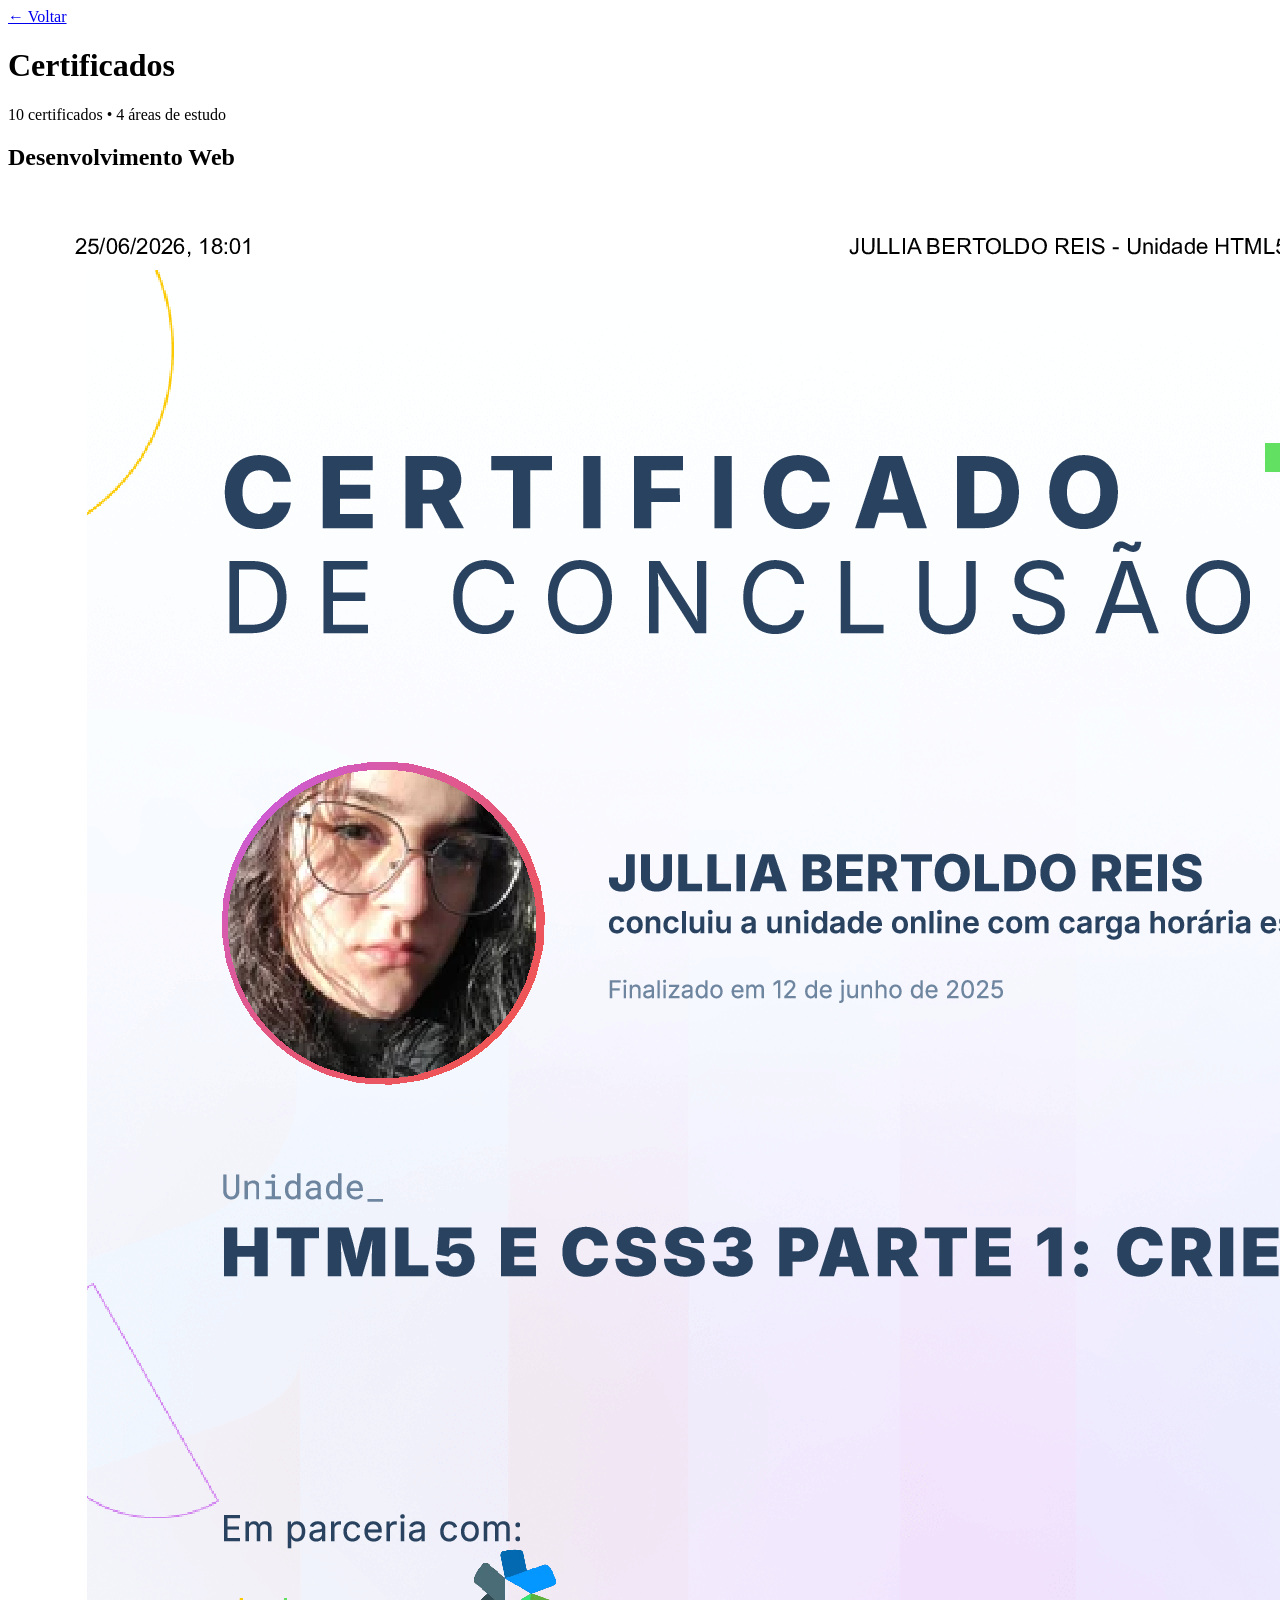
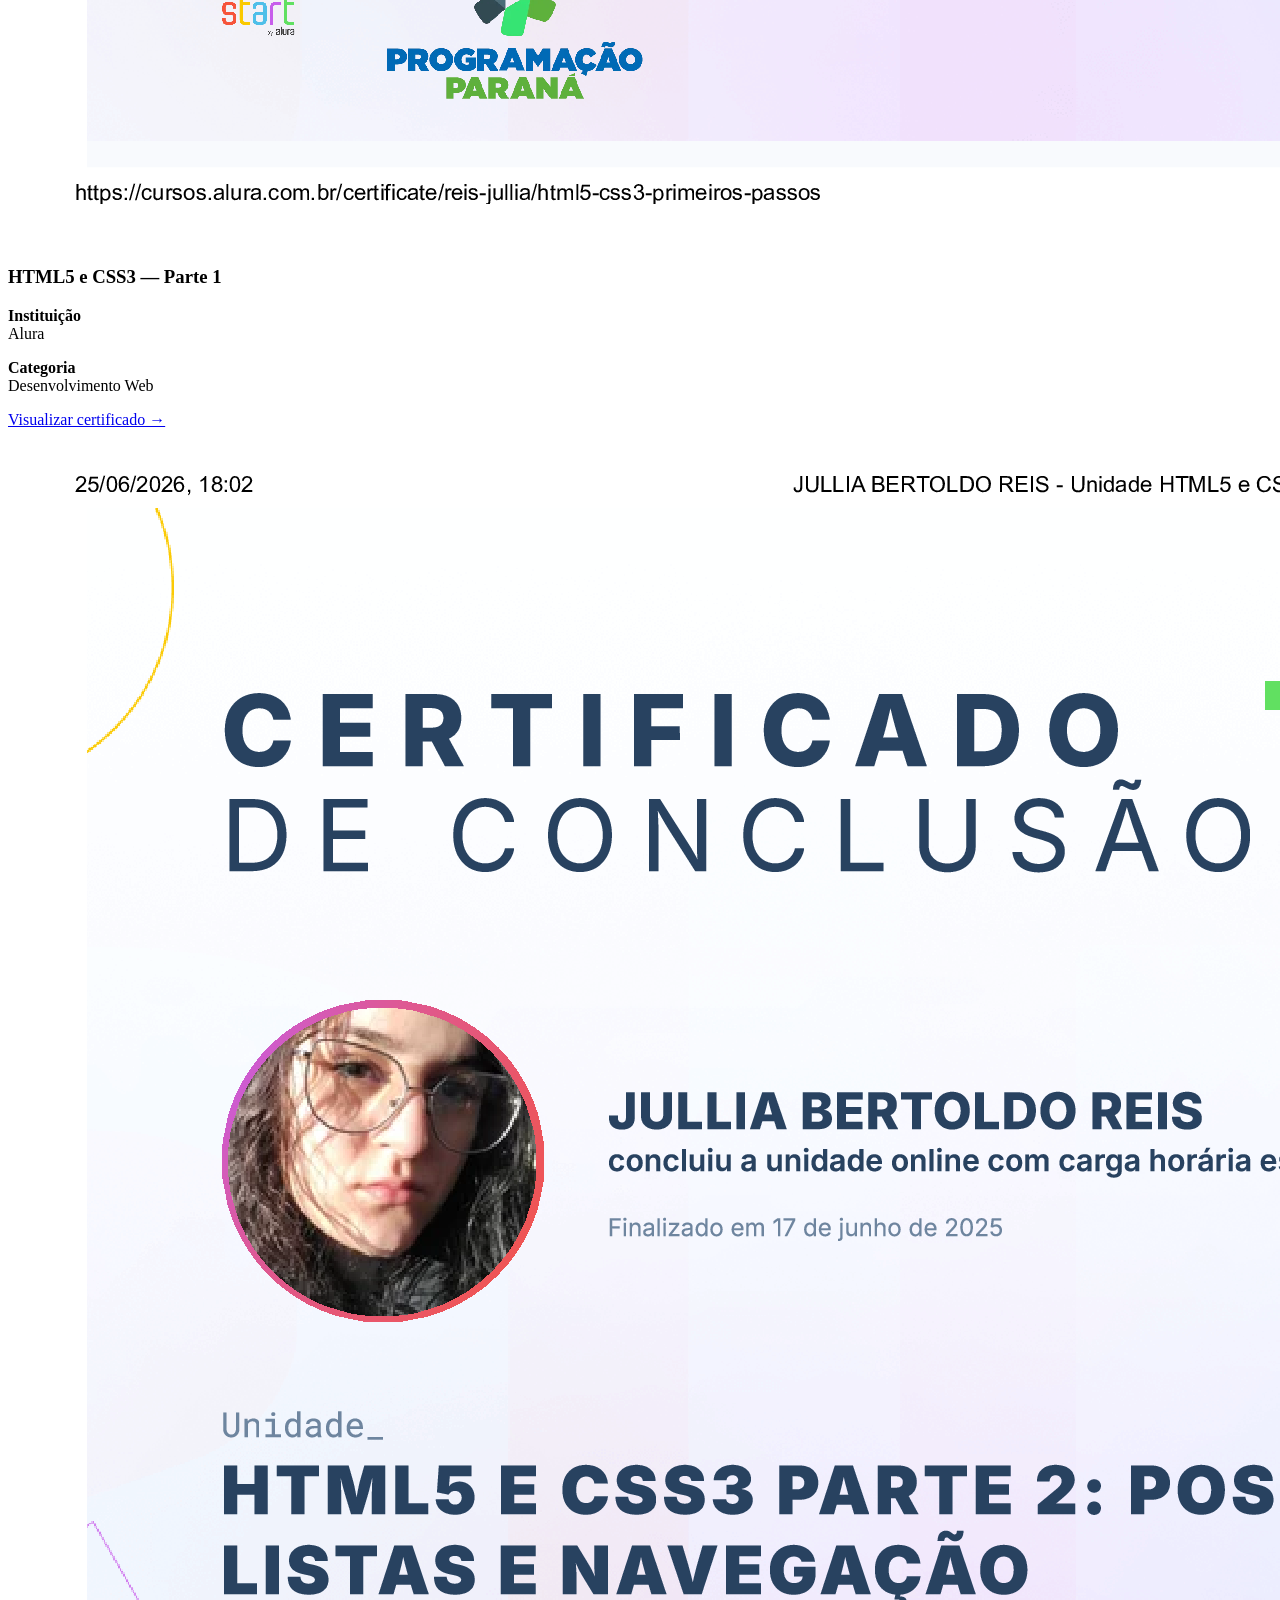
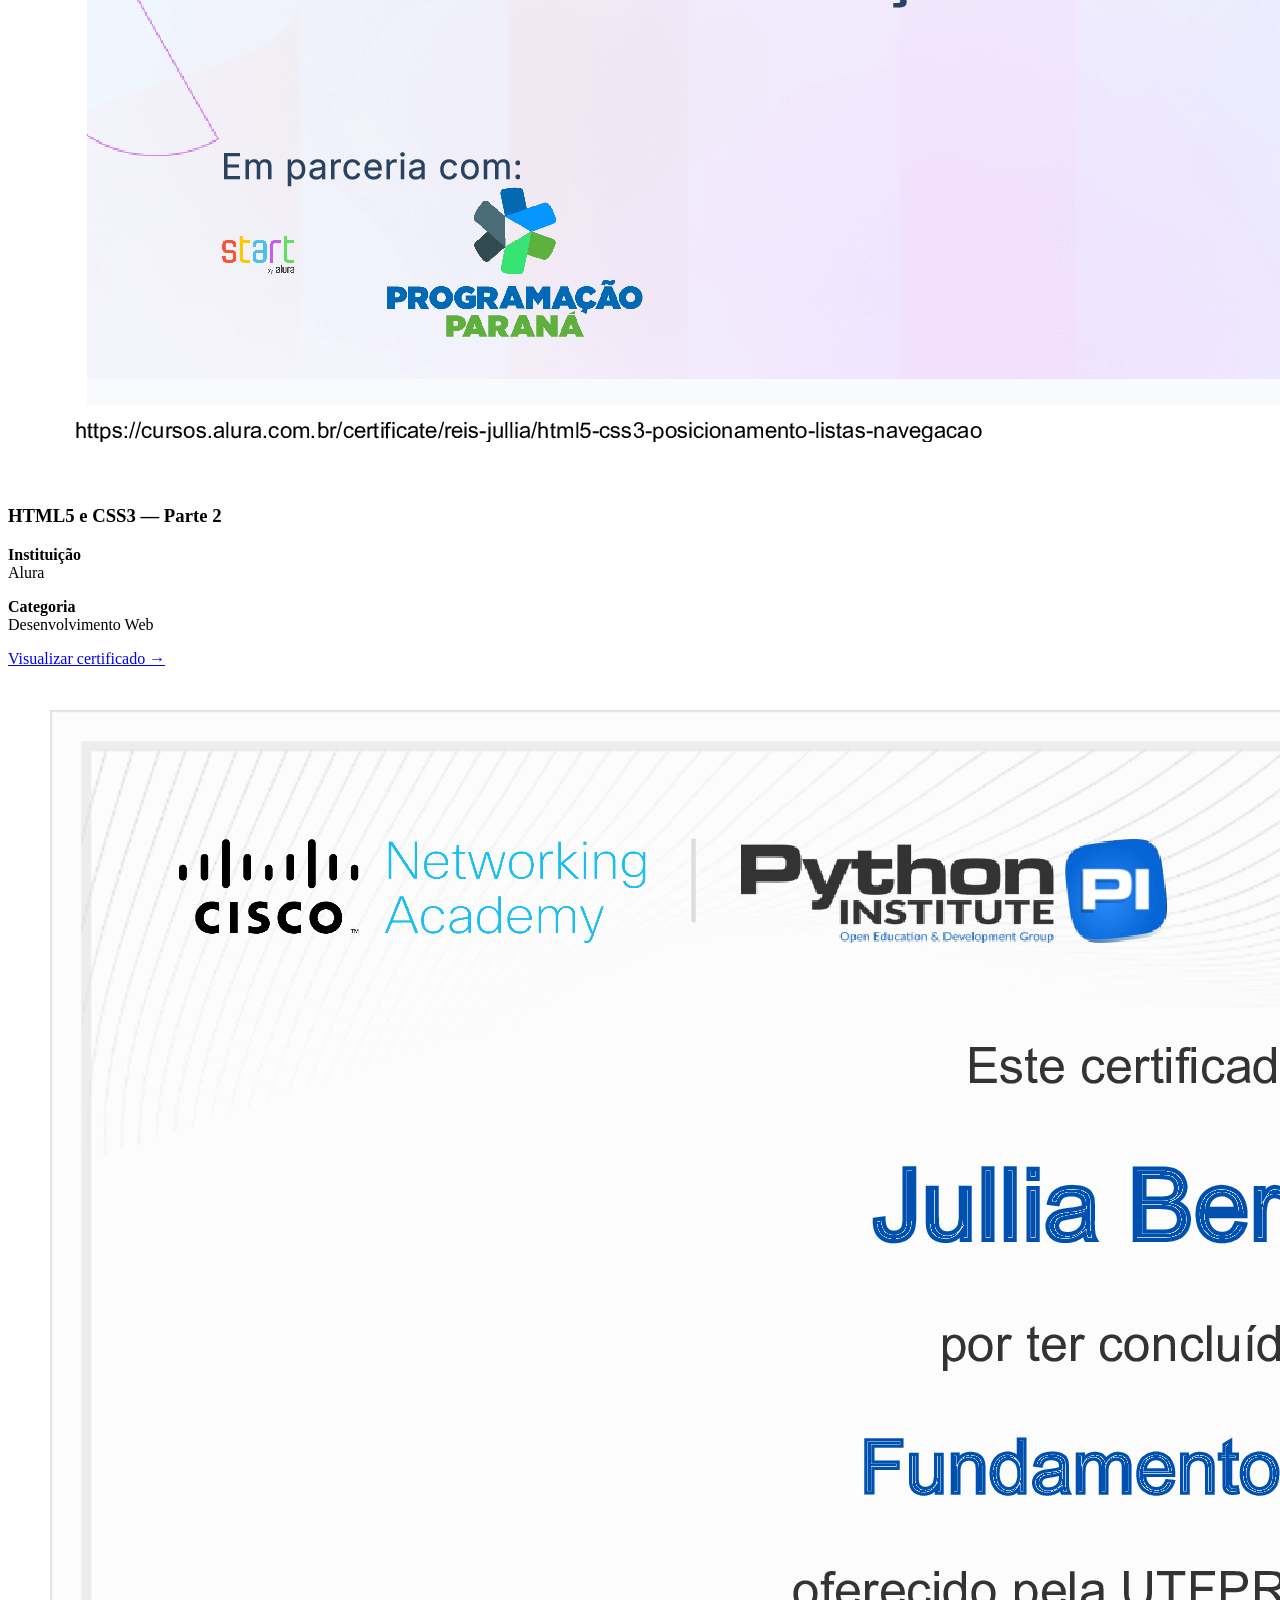
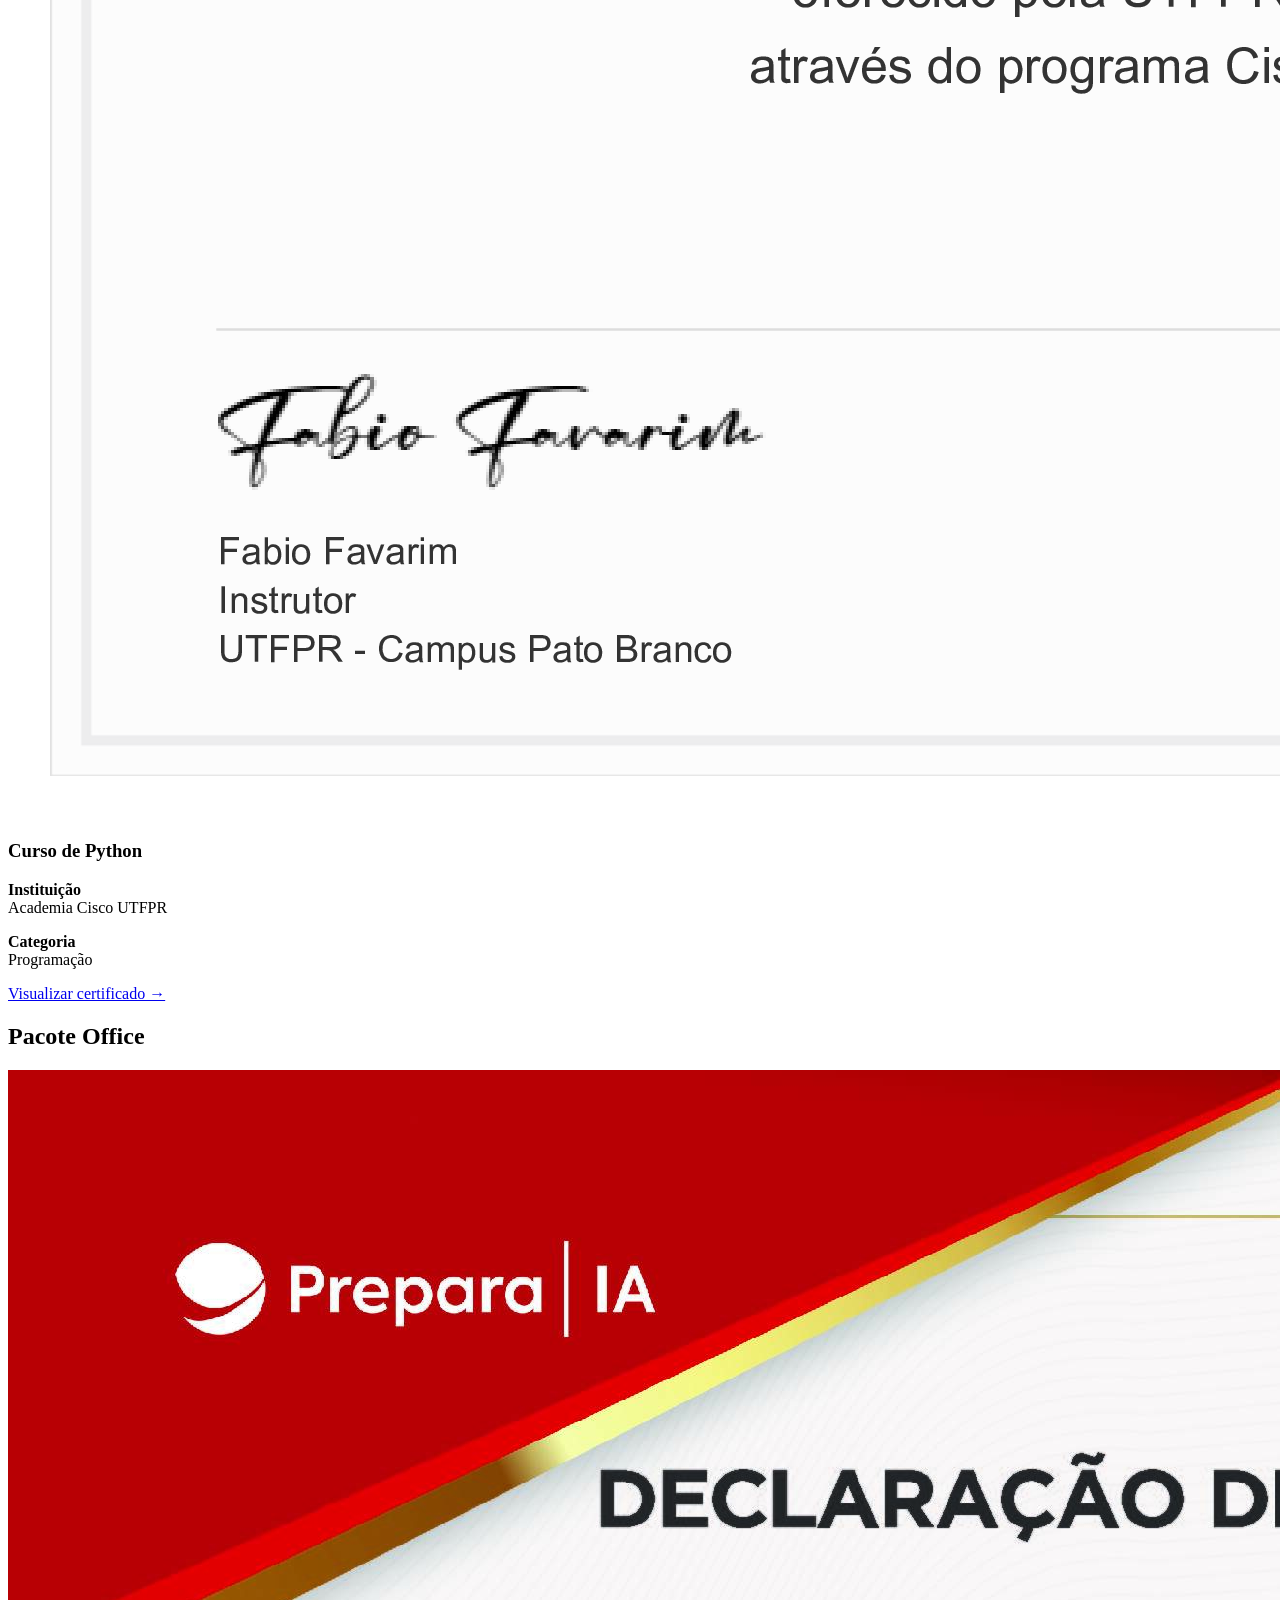
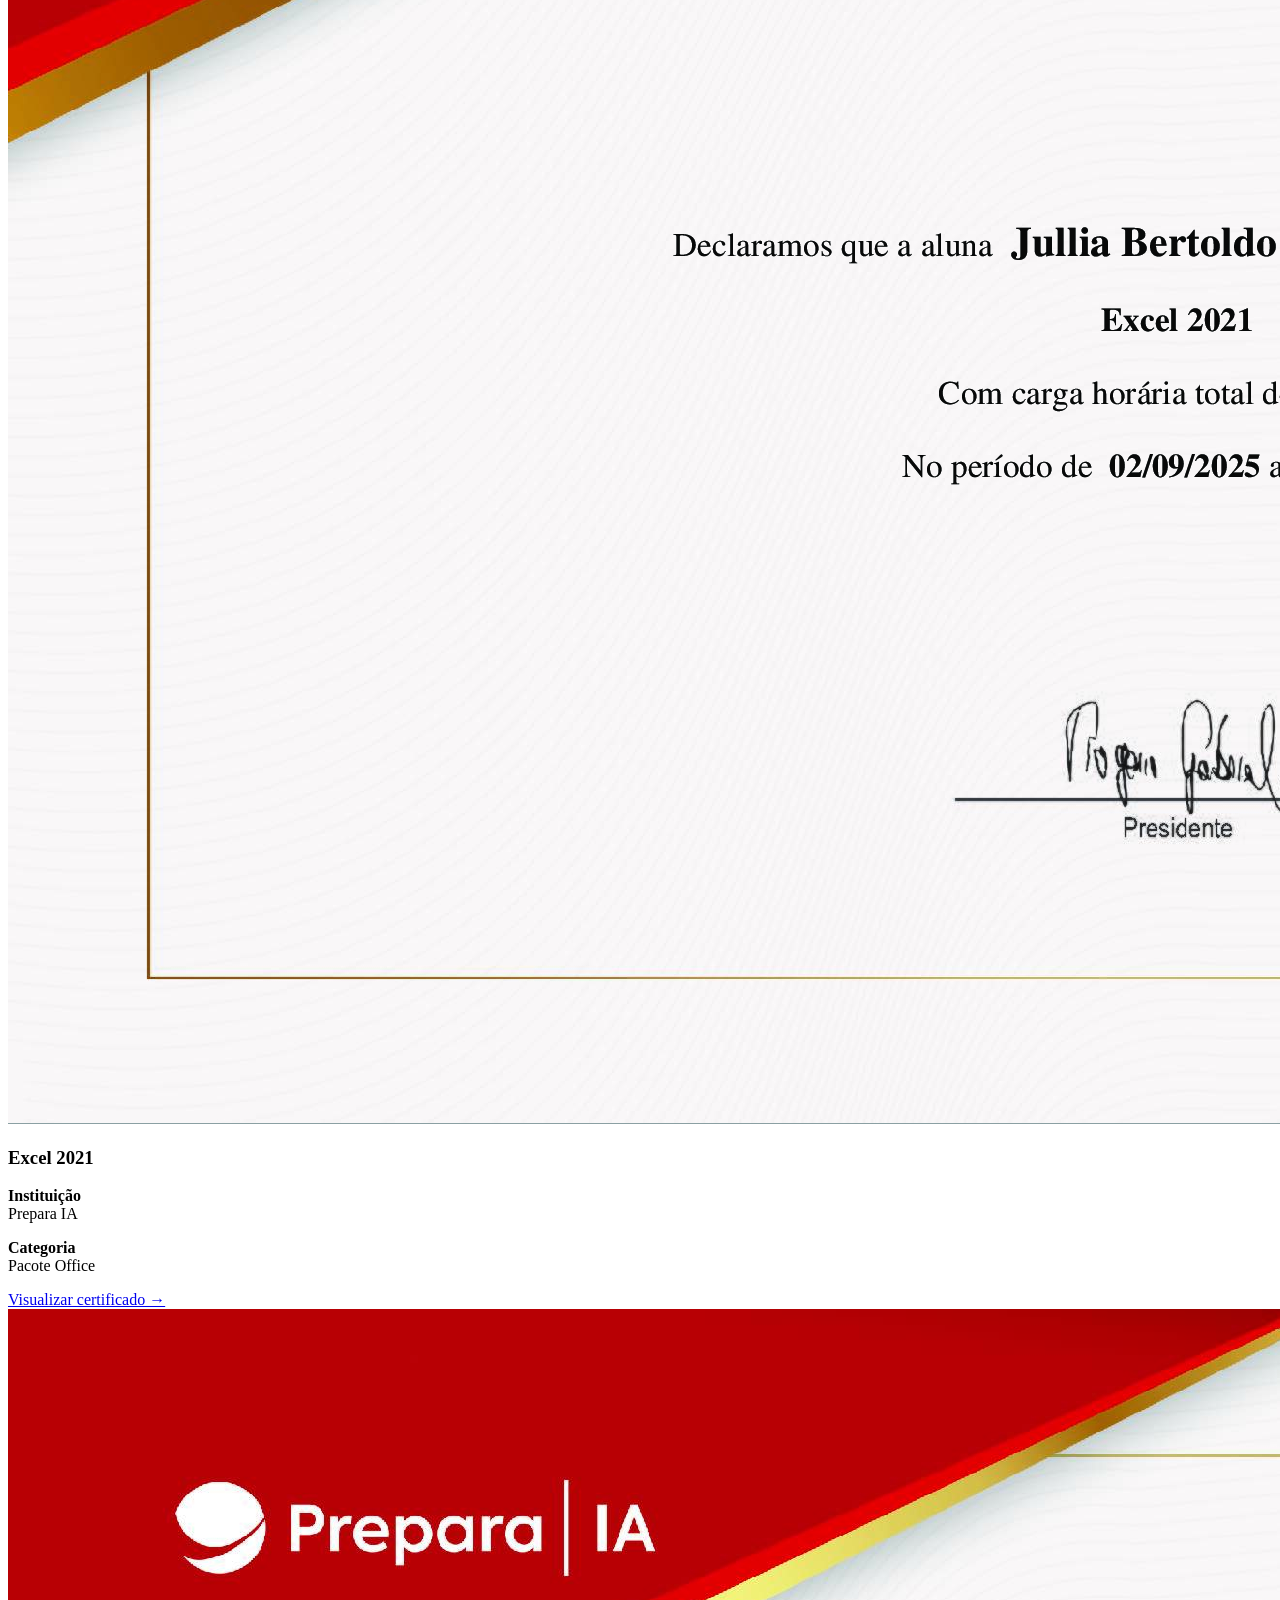
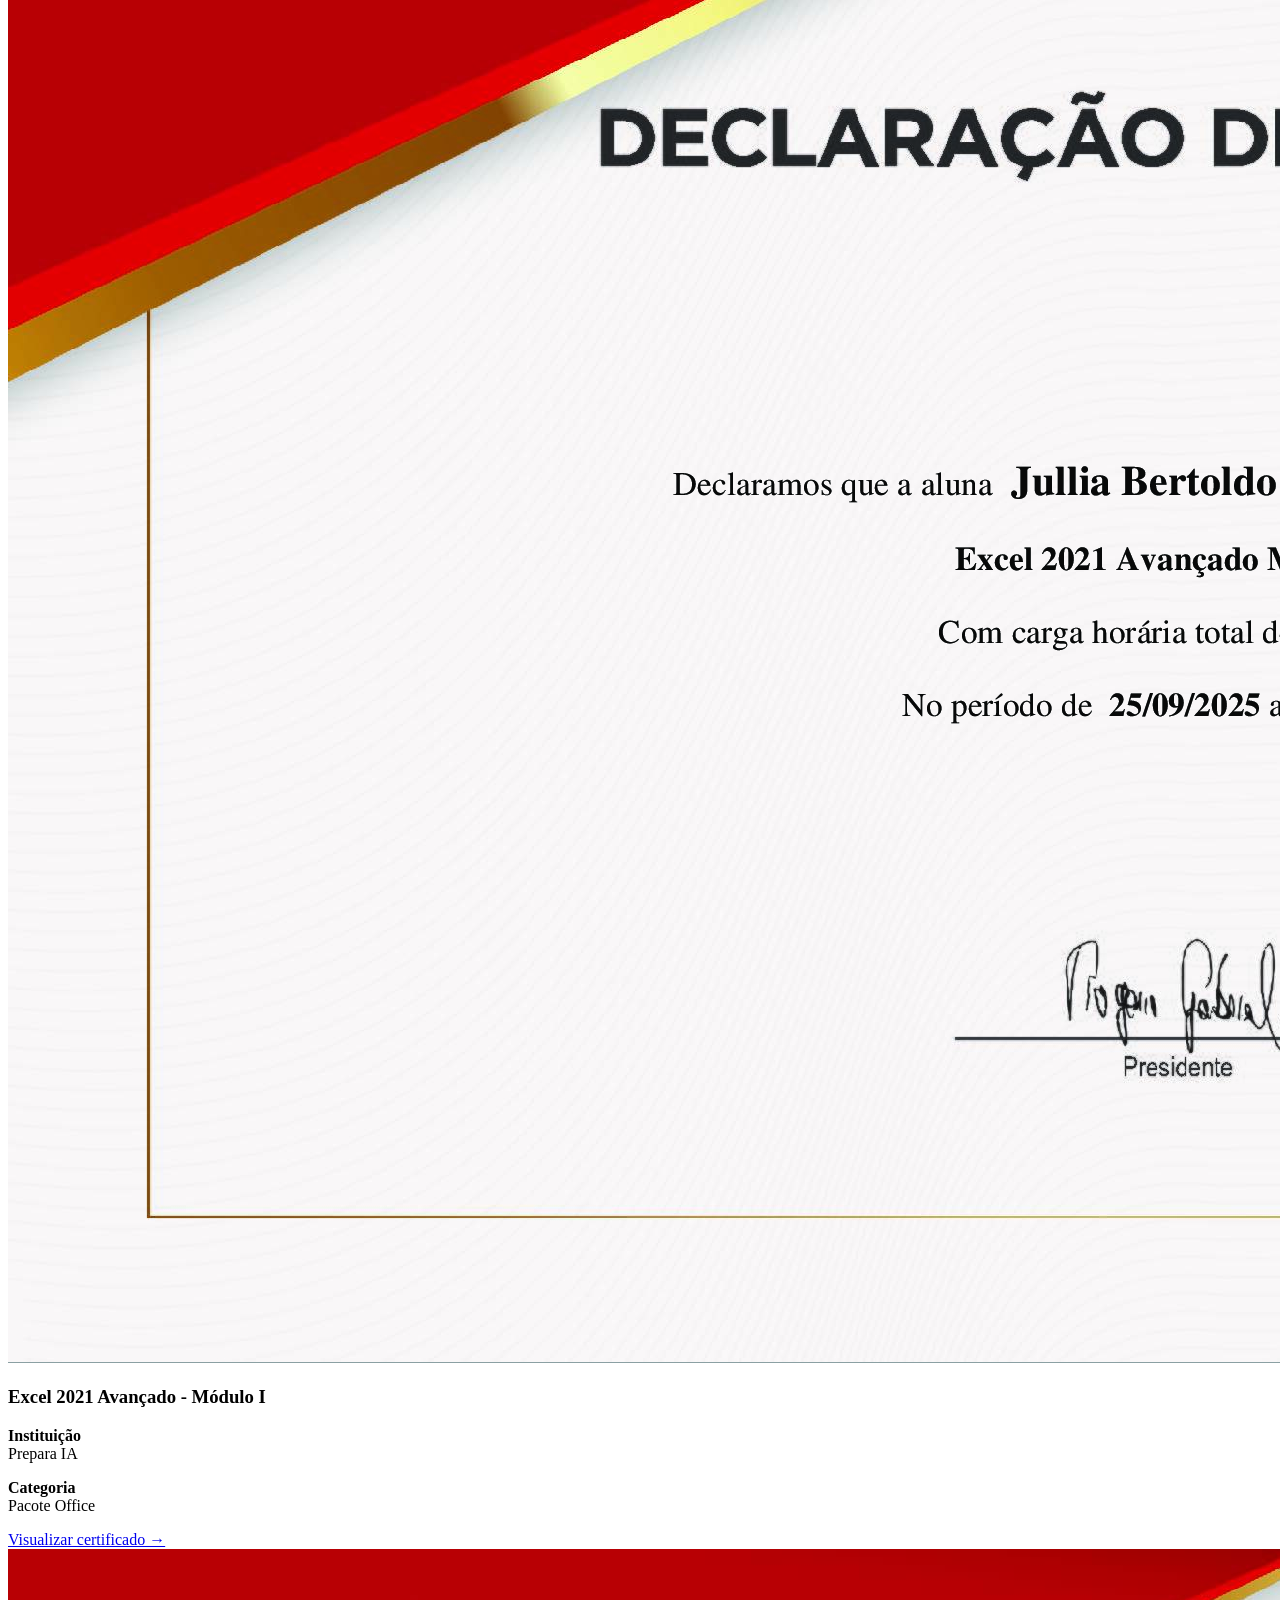
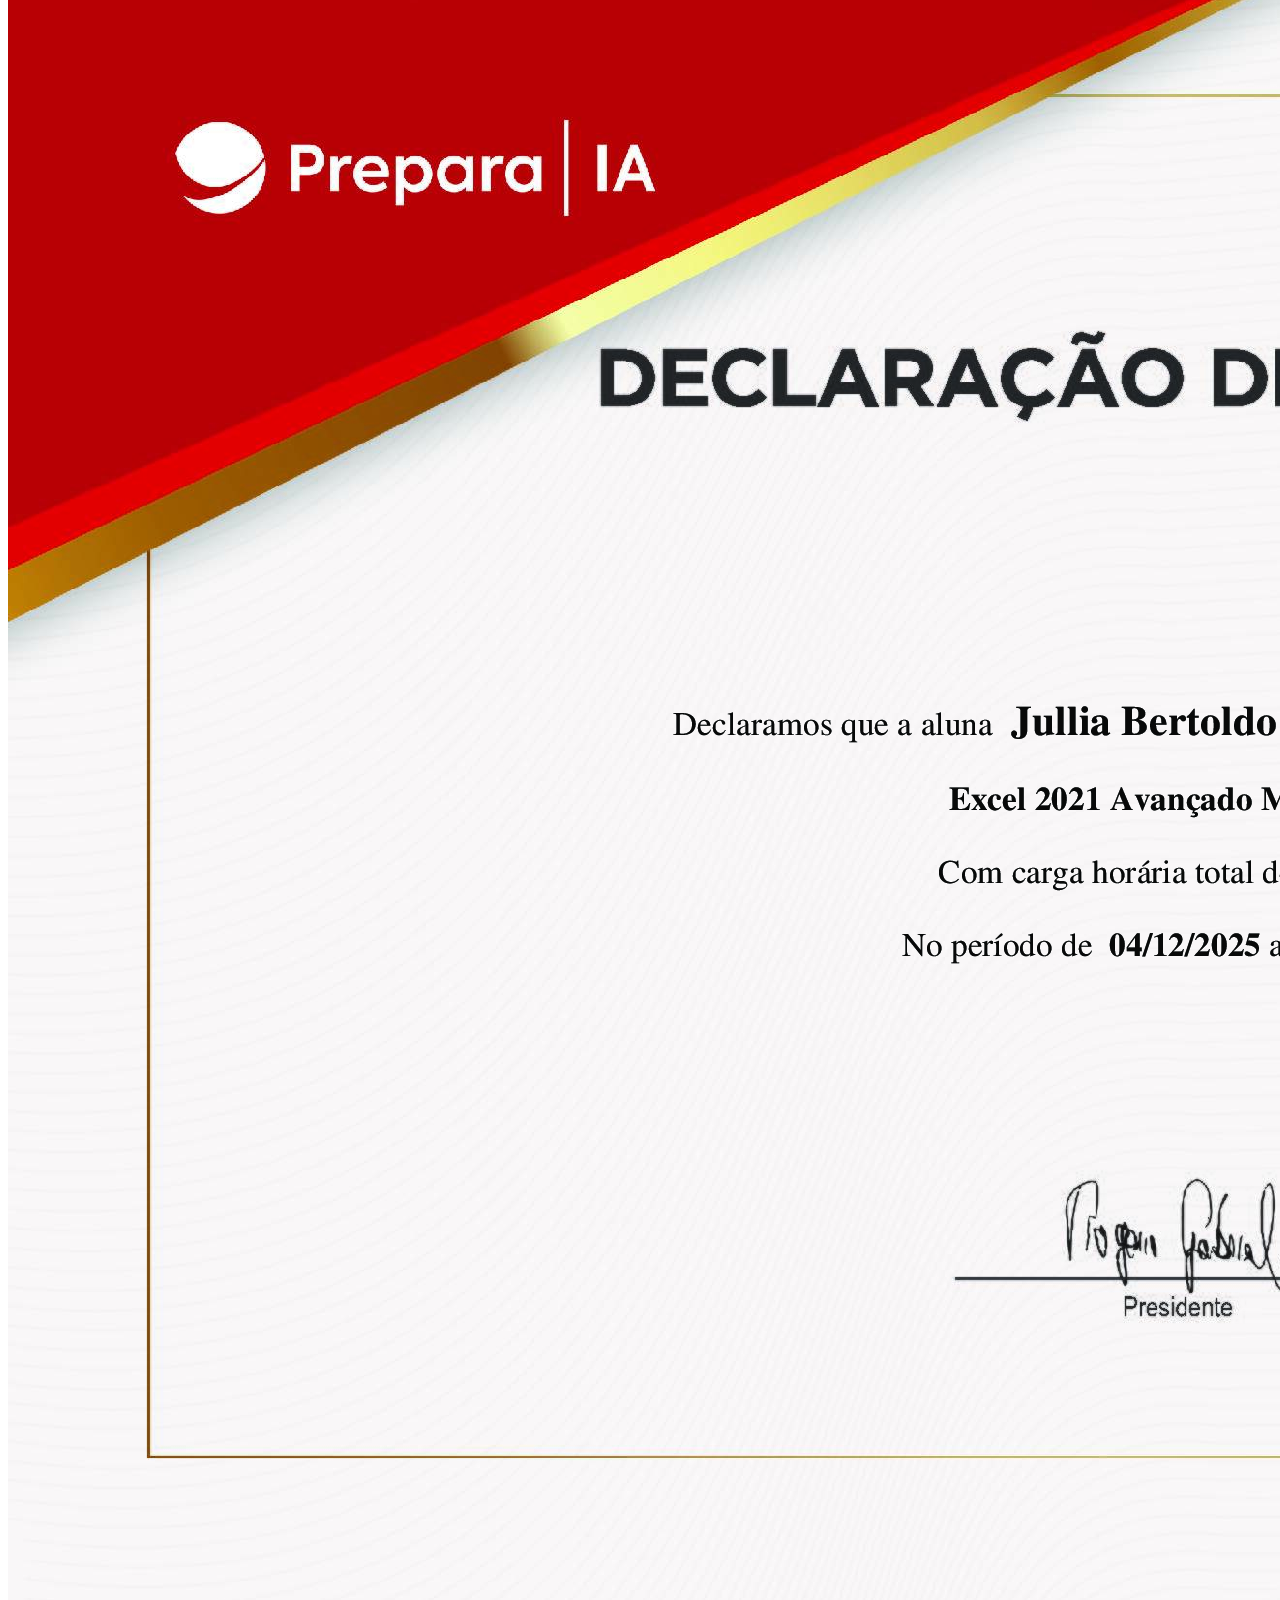
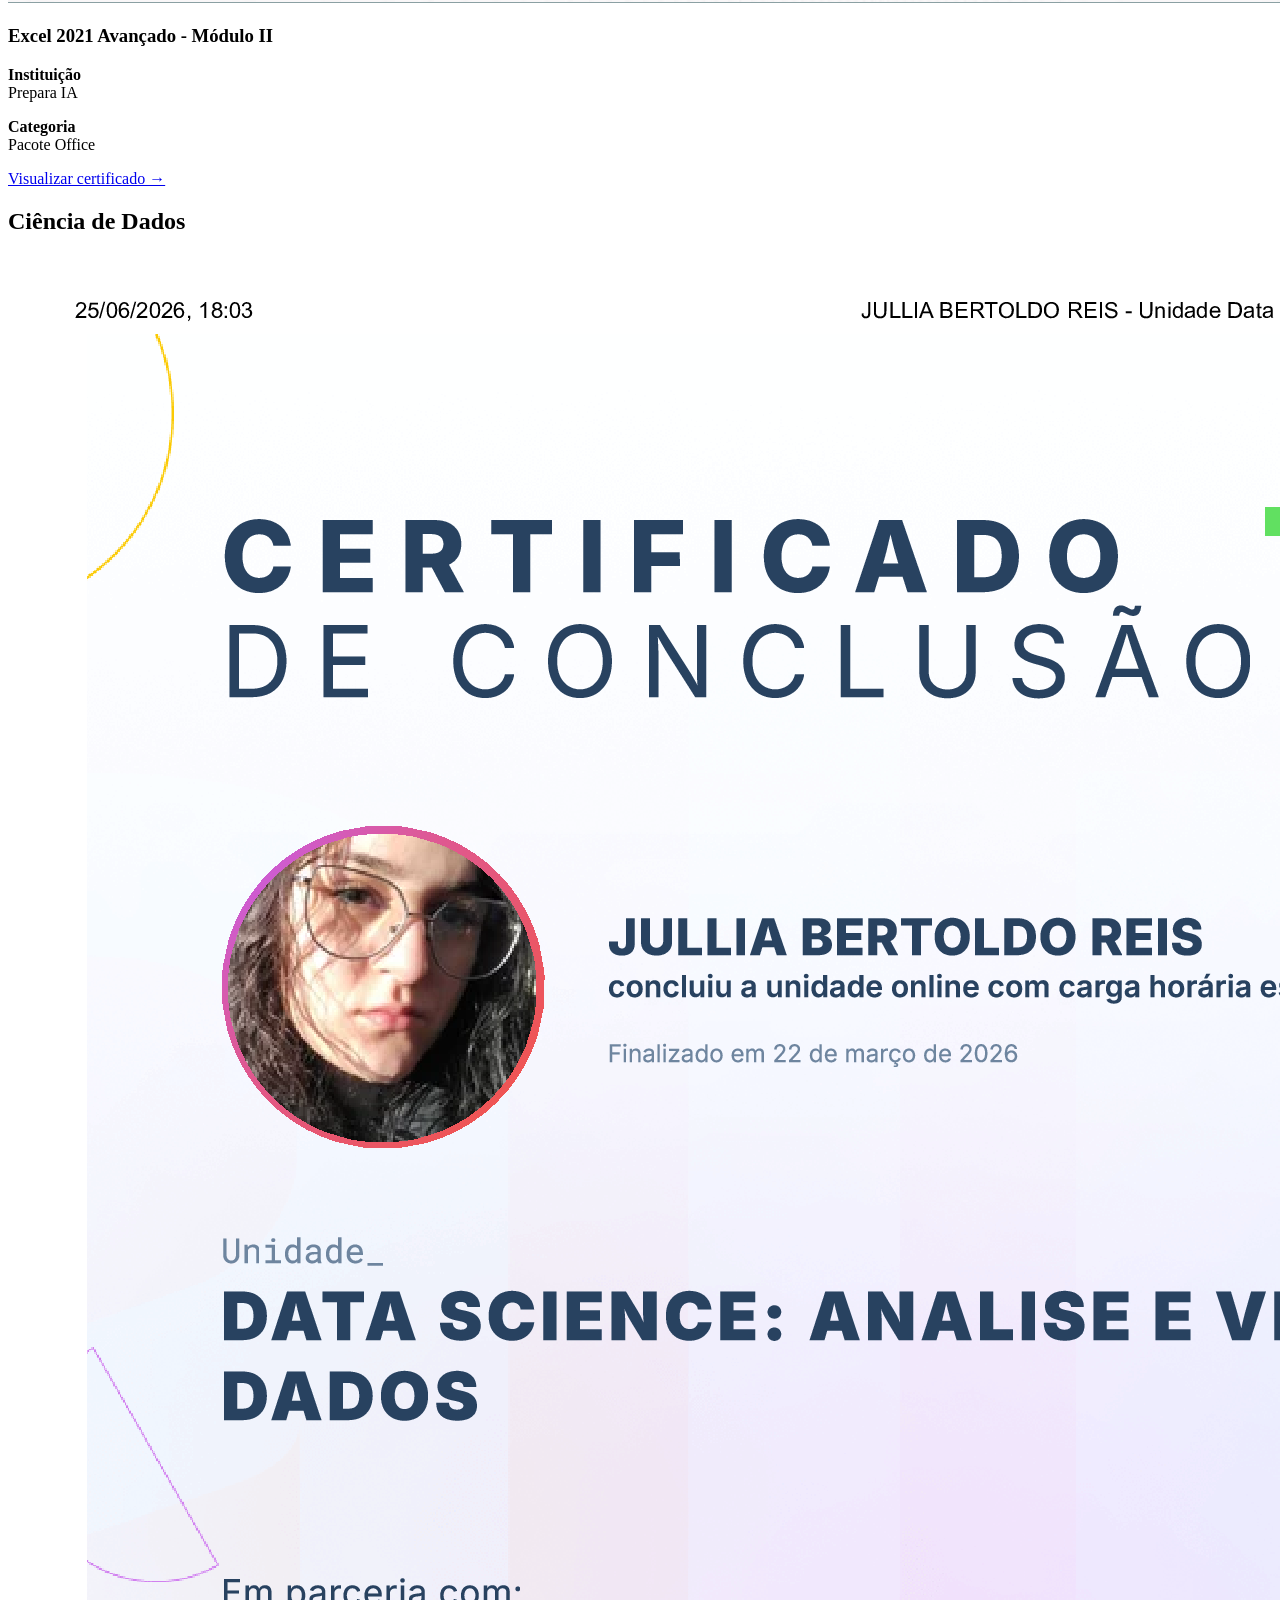
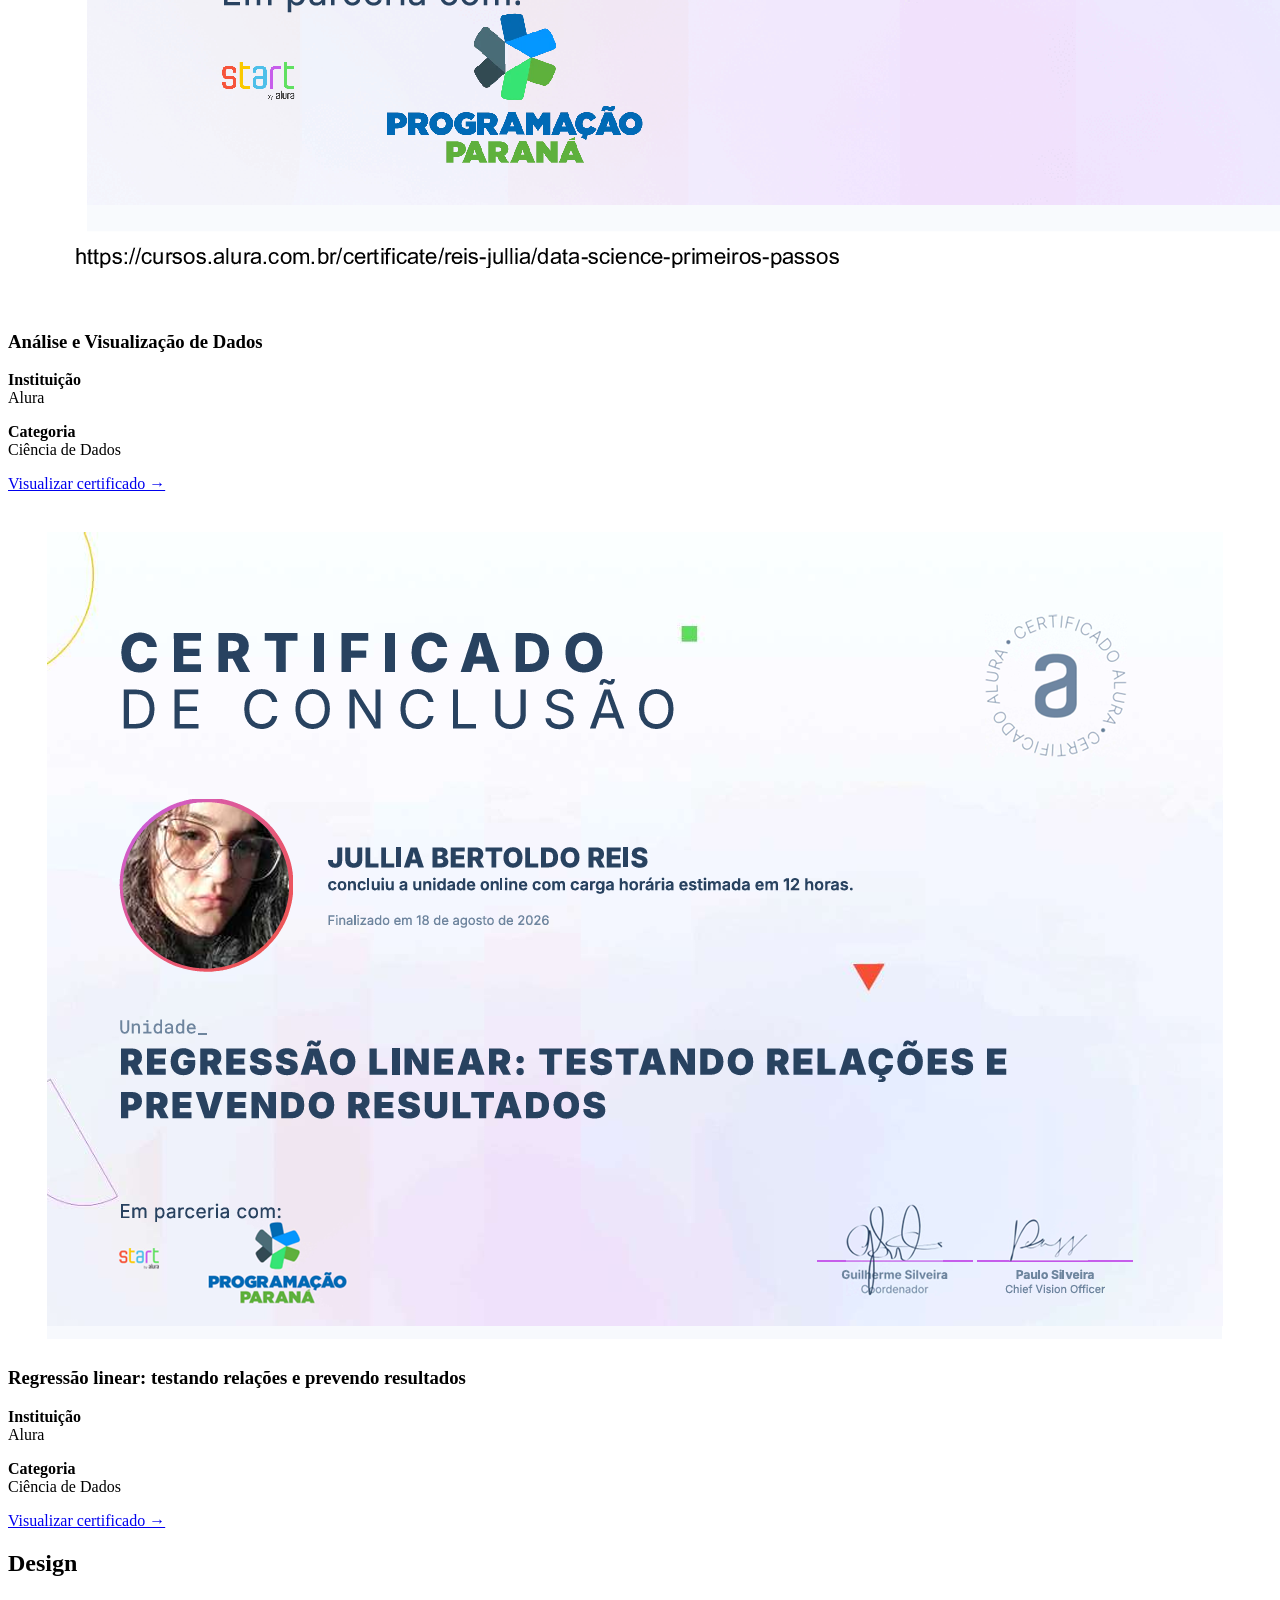
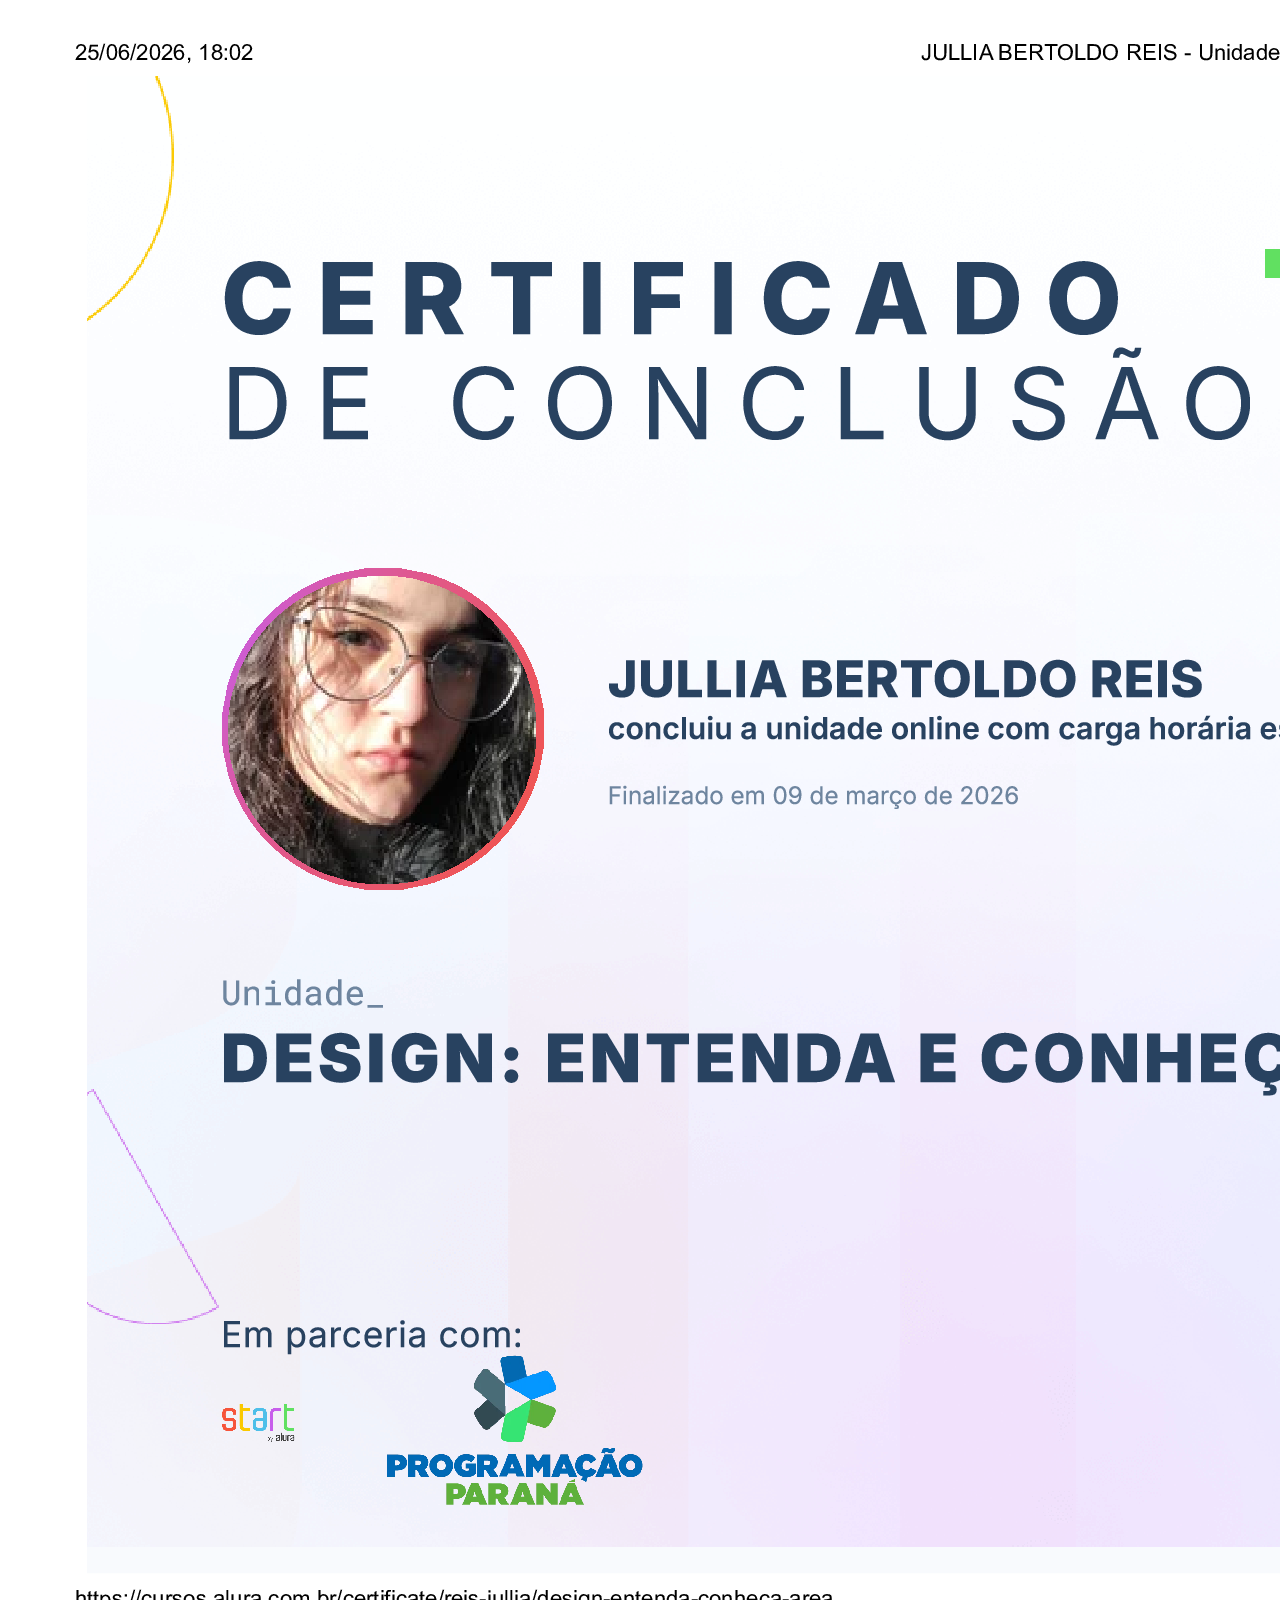
==== certificados.html @ de256a05 "Commit Inicial" ====
<!DOCTYPE html>
<html lang="pt-br">

<head>
    <meta charset="UTF-8">
    <meta name="viewport" content="width=device-width, initial-scale=1.0">
    <link rel="icon" type="image/png" href="imagens/estrelasemfundo.png">

    <title>Certificados</title>

    <link rel="stylesheet" href="style.css">

</head>

<body>

<div class="container pagina">

    <a href="index.html" class="voltar">
        ← Voltar
    </a>

    <h1 class="titulo">
        Certificados
    </h1>

    <p class="contador">
        10 certificados • 4 áreas de estudo
    </p>

    <!-- ================= Desenvolvimento Web ================= -->

    <div class="categoria">

        <h2> Desenvolvimento Web</h2>

        <div class="cards-certificados">

            <div class="certificado">

                <img src="imagens/Unidade-HTML5-e-CSS3-parte-1_-crie-uma-página-da-Web-Alura.png">

                <h3>HTML5 e CSS3 — Parte 1</h3>

                <p><strong>Instituição</strong><br>Alura</p>

                <p><strong>Categoria</strong><br>Desenvolvimento Web</p>

                <a href="imagens/Certificados/Unidade HTML5 e CSS3 parte 1_ crie uma página da Web - Alura.pdf" target="_blank">
                    Visualizar certificado →
                </a>

            </div>

            <div class="certificado">

                <img src="imagens/Unidade-HTML5-e-CSS3-parte-2_-posicionamento_-listas-e-navegação-Alura.png">

                <h3>HTML5 e CSS3 — Parte 2</h3>

                <p><strong>Instituição</strong><br>Alura</p>

                <p><strong>Categoria</strong><br>Desenvolvimento Web</p>

                <a href="imagens/Certificados/Unidade HTML5 e CSS3 parte 2_ posicionamento, listas e navegação - Alura.pdf" target="_blank">
                    Visualizar certificado →
                </a>

            </div>


            <div class="certificado">

                <img src="imagens/Python_Essentials_1_certificate_julliabertoldoreis-gmail-com_24b67b15-e414-4432-bf5b-7c1e548942a4.png">

                <h3>Curso de Python</h3>

                <p><strong>Instituição</strong><br>Academia Cisco UTFPR</p>

                <p><strong>Categoria</strong><br>Programação</p>

                <a href="imagens/Certificados/certificado curso de python.pdf" target="_blank">
                    Visualizar certificado →
                </a>

            </div>

        </div>

    </div>

    <!-- ================= Pacote Office ================= -->

    <div class="categoria">

        <h2>Pacote Office</h2>

        <div class="cards-certificados">

            <div class="certificado">

                <img src="imagens/Excel-2021.png">

                <h3>Excel 2021 </h3>

                <p><strong>Instituição</strong><br>Prepara IA</p>

                <p><strong>Categoria</strong><br>Pacote Office</p>

                <a href="imagens/Certificados/Excel 2021.pdf" target="_blank">
                    Visualizar certificado →
                </a>

            </div>

            <div class="certificado">

                <img src="imagens/Excel-2021-Avançado-Módulo-I.png">

                <h3>Excel 2021 Avançado - Módulo I</h3>

                <p><strong>Instituição</strong><br>Prepara IA</p>

                <p><strong>Categoria</strong><br>Pacote Office</p>

                <a href="imagens/Certificados/Excel 2021 Avançado Módulo I.pdf" target="_blank">
                    Visualizar certificado →
                </a>

            </div>

            <div class="certificado">

                <img src="imagens/Excel-2021-Avançado-Módulo-II.png">

                <h3>Excel 2021 Avançado - Módulo II</h3>

                <p><strong>Instituição</strong><br>Prepara IA</p>

                <p><strong>Categoria</strong><br>Pacote Office</p>

                <a href="imagens/Certificados/Excel 2021 Avançado Módulo II.pdf" target="_blank">
                    Visualizar certificado →
                </a>

            </div>

        </div>

    </div>

    <!-- ================= Ciência de Dados ================= -->

    <div class="categoria">

        <h2>Ciência de Dados</h2>

        <div class="cards-certificados">

            <div class="certificado">

                <img src="imagens/Unidade-Data-Science_-analise-e-visualização-de-dados-Alura.png">

                <h3>Análise e Visualização de Dados</h3>

                <p><strong>Instituição</strong><br>Alura</p>

                <p><strong>Categoria</strong><br>Ciência de Dados</p>

                <a href="imagens/Certificados/Unidade Data Science_ analise e visualização de dados - Alura.pdf" target="_blank">
                    Visualizar certificado →
                </a>

            </div>

                <div class="certificado">

                <img src="imagens/Regressão linear testando relações e prevendo resultados.png">

                <h3>Regressão linear: testando relações e prevendo resultados</h3>

                <p><strong>Instituição</strong><br>Alura</p>

                <p><strong>Categoria</strong><br>Ciência de Dados</p>

                <a href="imagens/Certificados/Regressão linear_testando relações e prevendo resultados.pdf" target="_blank">
                    Visualizar certificado →
                </a>

            </div>

        </div>

    </div>

    <!-- ================= Design ================= -->

    <div class="categoria">

        <h2>Design</h2>

        <div class="cards-certificados">

            <div class="certificado">

                <img src="imagens/Unidade-Design_-entenda-e-conheça-a-área-Alura.png">

                <h3>Entenda e Conheça a Área de Design</h3>

                <p><strong>Instituição</strong><br>Alura</p>

                <p><strong>Categoria</strong><br>Design</p>

                <a href="imagens/Certificados/Unidade Design_ entenda e conheça a área - Alura.pdf" target="_blank">
                    Visualizar certificado →
                </a>

            </div>

            <div class="certificado">

                <img src="imagens/elementos fundamentais da linguagem visual.png">

                <h3>Design: Elementos Fundamentais da Linguagem Visual</h3>

                <p><strong>Instituição</strong><br>Alura</p>

                <p><strong>Categoria</strong><br>Design</p>

                <a href="imagens/Certificados/Elementos fundamentais da linguagem visual.pdf" target="_blank">
                    Visualizar certificado →
                </a>

            </div>

        </div>

    </div>

</div>
<footer class="footer">

    <div class="footer-linha"></div>

    <p>
        ──────────── ✦ ────────────
        <br>
        ✦
<br>
Obrigada por visitar meu portfólio!<br>

Jullia Bertoldo Reis<br>

© 2026<br>

✦
<br>
──────────── ✦ ────────────
    </p>

</footer>

</body>

</html>
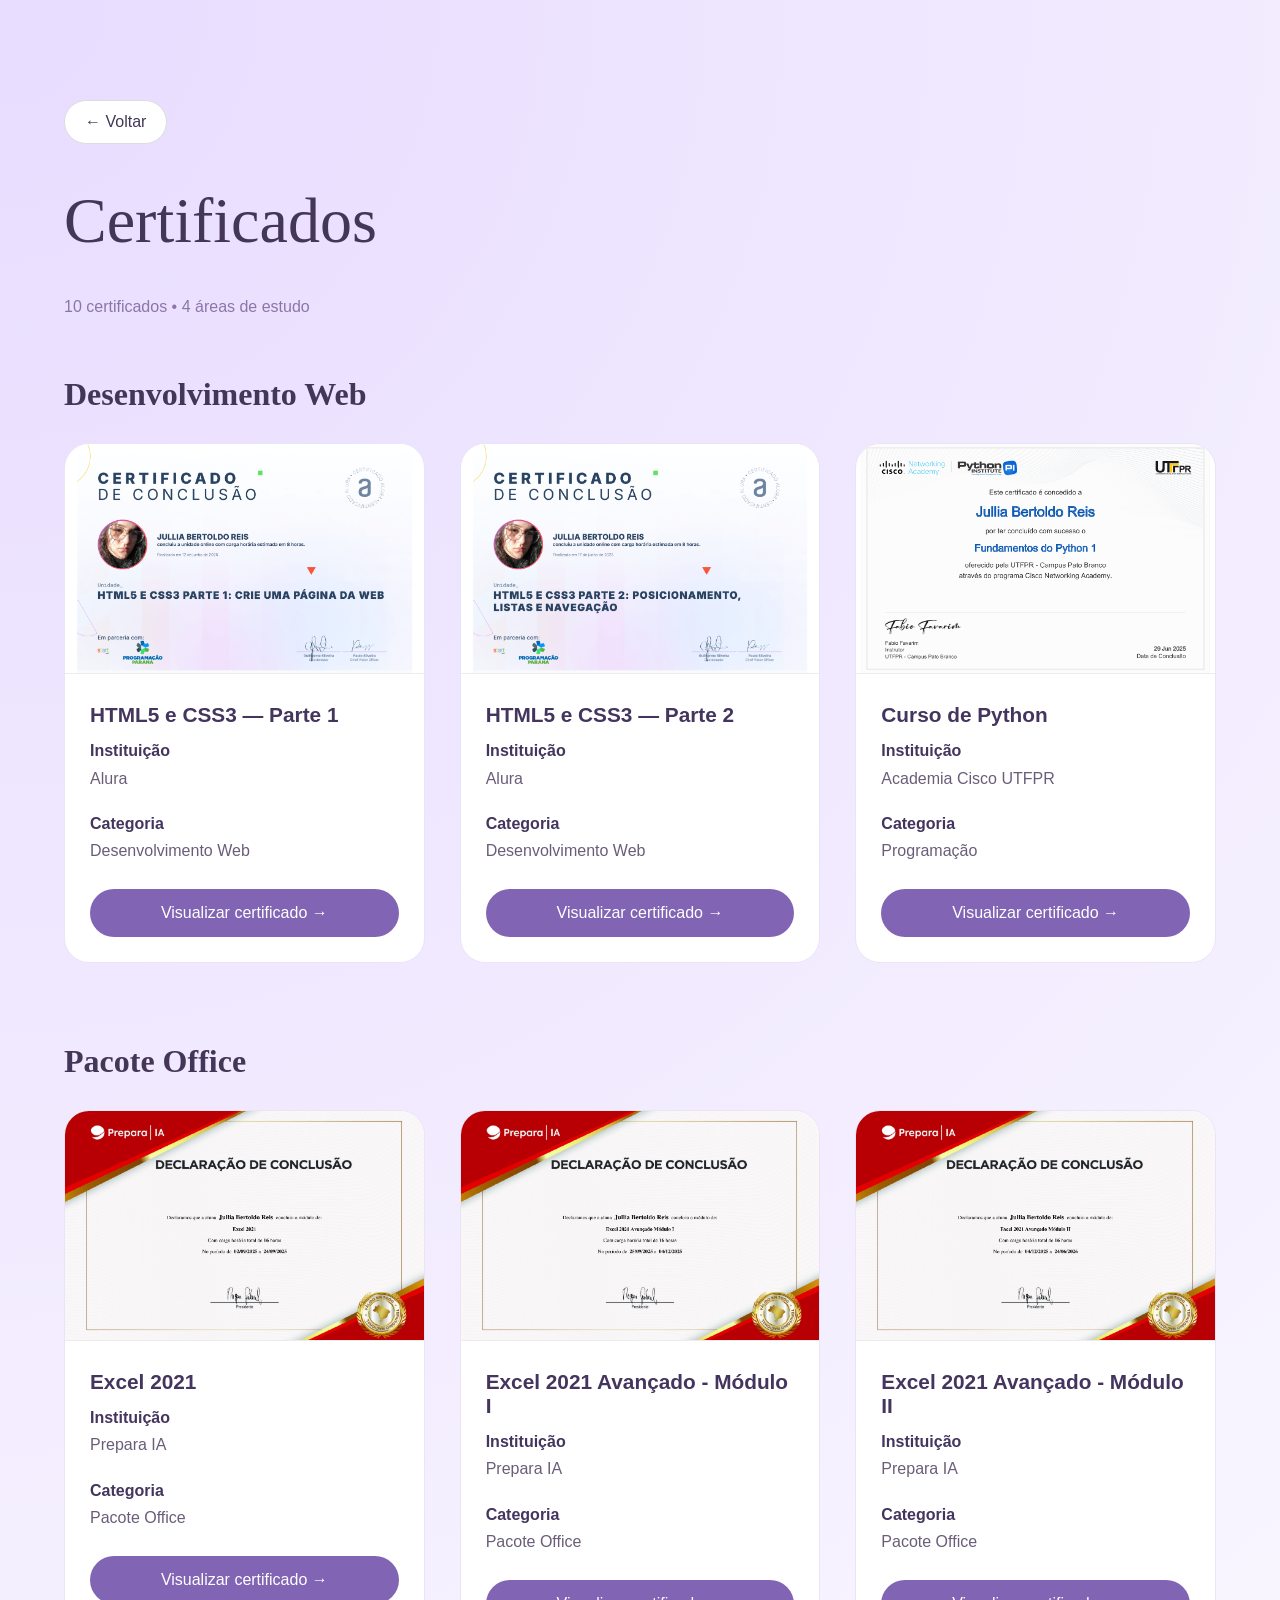
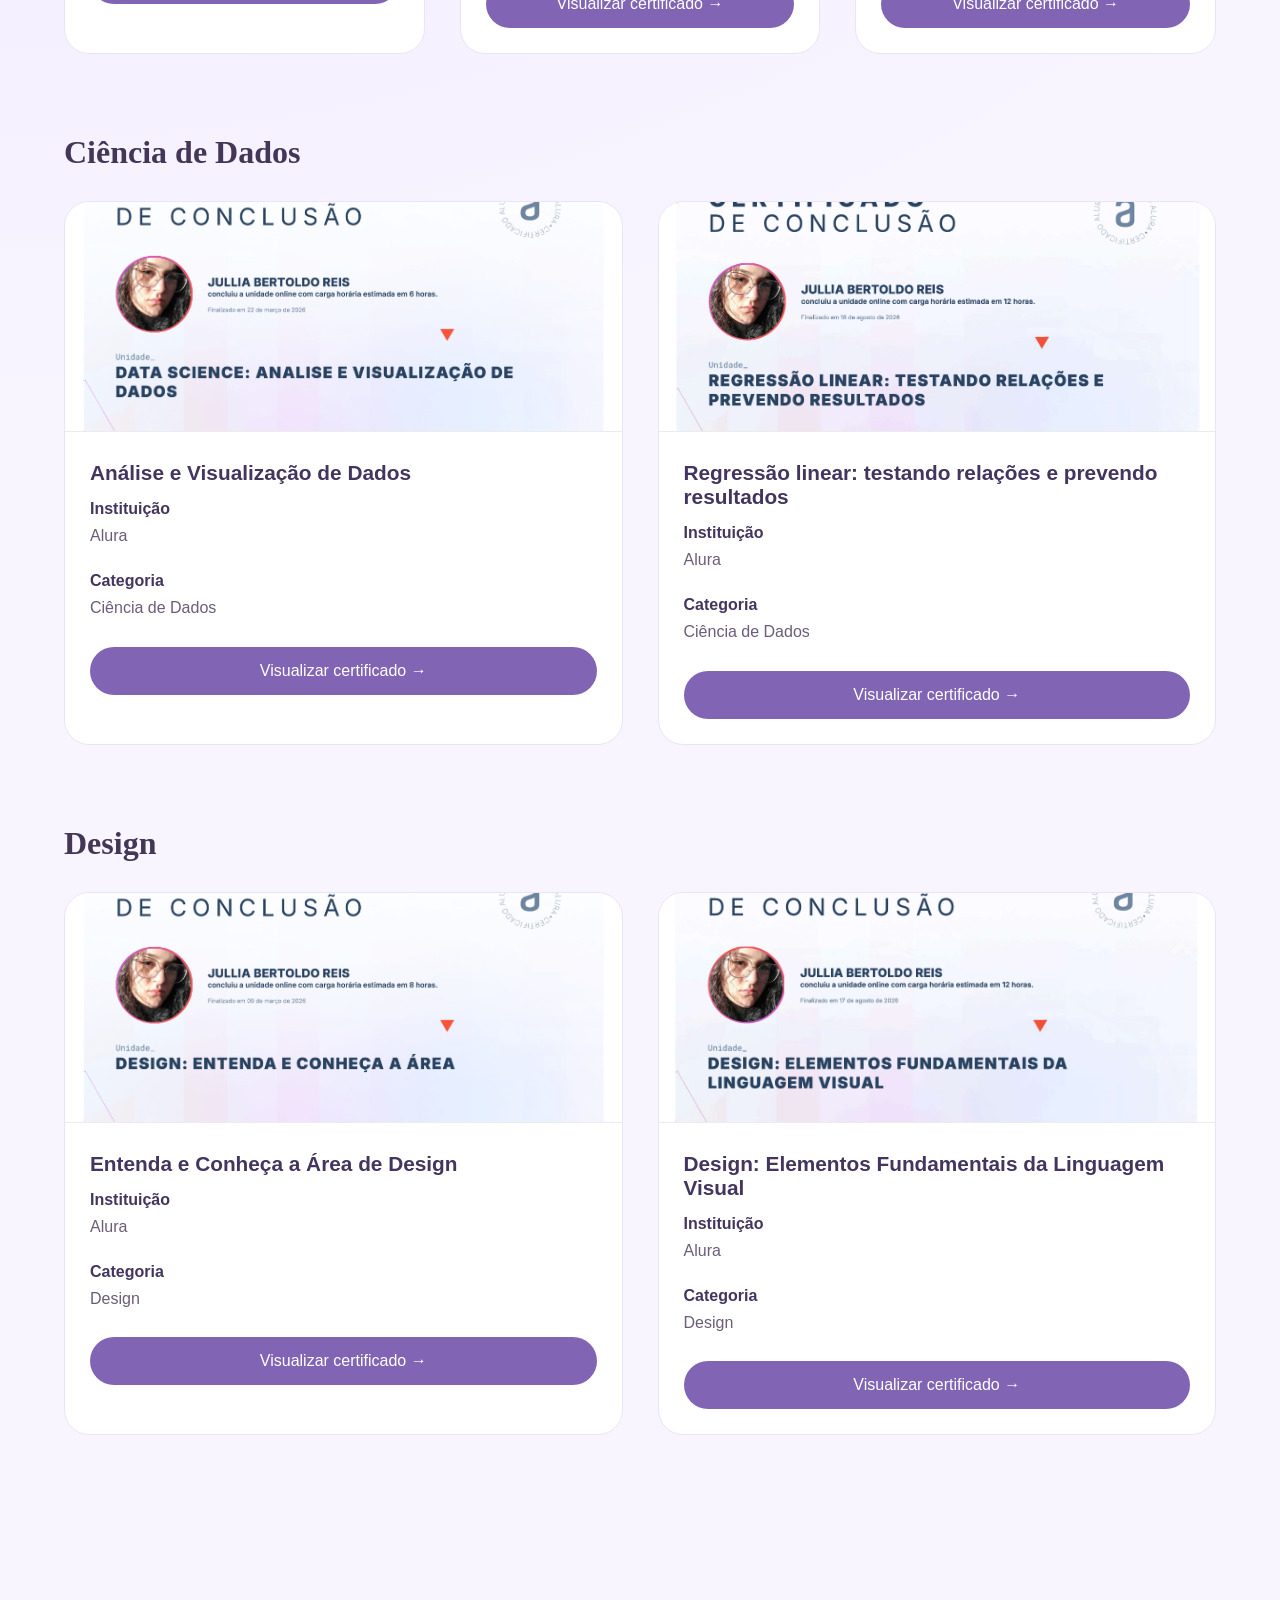
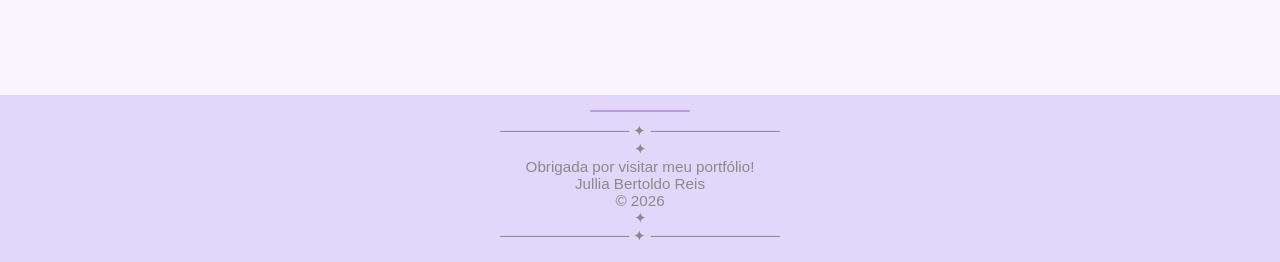
==== commit c0bae09f: "Arrumado nome href do css" ====
--- a/certificados.html
+++ b/certificados.html
@@ -8,7 +8,7 @@
 
     <title>Certificados</title>
 
-    <link rel="stylesheet" href="style.css">
+    <link rel="stylesheet" href="Style.css">
 
 </head>
 
--- a/Style.css
+++ b/Style.css
@@ -0,0 +1,633 @@
+@import url('https://fonts.googleapis.com/css2?family=Bodoni+Moda:wght@400;500;600&family=Inter:wght@300;400;500&display=swap');
+
+:root {
+    --bg-start: #e8dcff;
+    --bg-end: #f8f5ff;
+    --text: #433656;
+    --text-muted: #655b73;
+    --text-soft: #6b5d79;
+    --accent: #8b76a8;
+    --accent-dark: #6f5d87;
+    --accent-strong: #8164b3;
+    --accent-strong-dark: #684d98;
+    --accent-soft: #f3effb;
+    --border: #ece6f7;
+    --border-strong: #e7dff8;
+    --surface: #ffffff;
+    --surface-soft: #faf8ff;
+    --shadow: rgba(0, 0, 0, 0.15);
+    --shadow-soft: rgba(0, 0, 0, 0.08);
+    --shadow-lilac: rgba(120, 90, 180, 0.12);
+}
+
+/* ==========================
+   BASE E RESET
+========================== */
+
+* {
+    margin: 0;
+    padding: 0;
+    box-sizing: border-box;
+}
+
+html {
+    scroll-behavior: smooth;
+}
+
+body {
+    min-height: 100vh;
+    font-family: 'Inter', sans-serif;
+    color: var(--text);
+    background: radial-gradient(circle at top left, var(--bg-start), var(--bg-end) 55%);
+}
+
+a {
+    color: inherit;
+    text-decoration: none;
+}
+
+.container {
+    width: min(1200px, 90%);
+    margin: 0 auto;
+}
+
+/* ==========================
+   TIPOGRAFIA E COMPONENTES COMUNS
+========================== */
+
+.tag {
+    display: block;
+    margin-bottom: 20px;
+    font-size: 0.8rem;
+    letter-spacing: 4px;
+    color: var(--accent);
+}
+
+h1 {
+    font-family: 'Bodoni Moda', serif;
+    font-size: 7rem;
+    font-weight: 500;
+    line-height: 0.85;
+    margin-bottom: 25px;
+}
+
+.titulo {
+    margin-bottom: 50px;
+    font-family: 'Bodoni Moda', serif;
+    font-size: 4rem;
+}
+
+.voltar {
+    display: inline-block;
+    margin-bottom: 50px;
+    padding: 12px 20px;
+    border: 1px solid #ddd;
+    border-radius: 50px;
+    background: var(--surface);
+    transition: transform 0.3s ease, box-shadow 0.3s ease;
+}
+
+.voltar:hover {
+    transform: translateX(-5px);
+}
+
+.contador {
+    margin-bottom: 60px;
+    color: var(--accent);
+}
+
+.descricao {
+    margin-bottom: 40px;
+    color: var(--text-muted);
+    line-height: 1.8;
+}
+
+.skills {
+    display: flex;
+    flex-wrap: wrap;
+    gap: 15px;
+}
+
+.skills span {
+    padding: 14px 22px;
+    border: 1px solid var(--border);
+    border-radius: 999px;
+    background: var(--surface);
+}
+
+/* ==========================
+   HERO
+========================== */
+
+.hero-logo {
+    display: flex;
+    flex-direction: column;
+    align-items: center;
+    justify-content: center;
+    padding: 32px 0 16px;
+}
+
+.logo-topo {
+    margin-bottom: 24px;
+    animation: flutuar 5s ease-in-out infinite;
+}
+
+.logo-topo img {
+    display: block;
+    width: 140px;
+    height: auto;
+    filter: drop-shadow(0 0 8px rgba(163, 119, 255, 0.35)) drop-shadow(0 0 20px rgba(163, 119, 255, 0.25));
+    transition: transform 0.4s ease, filter 0.4s ease;
+}
+
+.logo-topo img:hover {
+    transform: scale(1.08);
+    filter: drop-shadow(0 0 12px rgba(163, 119, 255, 0.7)) drop-shadow(0 0 35px rgba(163, 119, 255, 0.45));
+}
+
+
+.hero {
+    display: flex;
+    flex-direction: row;
+    align-items: center;
+    justify-content: center;
+    gap: clamp(2rem, 5vw, 6rem);
+    min-height: 100vh;
+    padding: 2rem 0 3rem;
+}
+
+.hero > .foto {
+    order: 1;
+}
+
+.hero > .info {
+    order: 2;
+}
+
+.info {
+    max-width: 500px;
+}
+
+.menu {
+    display: grid;
+    gap: 15px;
+}
+
+.menu a {
+    padding: 20px;
+    border: 1px solid var(--border);
+    border-radius: 18px;
+    background: var(--surface);
+    transition: transform 0.35s ease, border-color 0.35s ease, box-shadow 0.35s ease;
+}
+
+.menu a:hover {
+    transform: translateY(-6px);
+    border-color: #9d84b7;
+    box-shadow: 0 15px 30px rgba(0, 0, 0, 0.08);
+}
+
+.foto img {
+    width: 420px;
+    height: 550px;
+    object-fit: cover;
+    border-radius: 35px;
+    box-shadow: 0 20px 50px rgba(0, 0, 0, 0.15);
+}
+
+/* ==========================
+   P�GINAS INTERNAS
+========================== */
+
+.pagina {
+    padding: 100px 0;
+}
+
+/* ==========================
+   CERTIFICADOS
+========================== */
+
+.categoria {
+    margin-bottom: 80px;
+}
+
+.categoria h2 {
+    margin-bottom: 30px;
+    font-family: 'Bodoni Moda', serif;
+    font-size: 2rem;
+}
+
+.cards-certificados {
+    display: grid;
+    grid-template-columns: repeat(auto-fit, minmax(320px, 1fr));
+    gap: 35px;
+}
+
+.certificado {
+    overflow: hidden;
+    border: 1px solid #ebe4f7;
+    border-radius: 25px;
+    background: var(--surface);
+    transition: transform 0.35s ease, box-shadow 0.35s ease;
+}
+
+.certificado:hover {
+    transform: translateY(-8px);
+    box-shadow: 0 20px 45px rgba(0, 0, 0, 0.08);
+}
+
+.certificado img {
+    width: 100%;
+    height: 230px;
+    object-fit: cover;
+    border-bottom: 1px solid #ececec;
+}
+
+.certificado h3 {
+    padding: 25px 25px 10px;
+    font-size: 1.3rem;
+    color: #44355e;
+}
+
+.certificado p {
+    margin-bottom: 18px;
+    padding: 0 25px;
+    color: var(--text-soft);
+    line-height: 1.7;
+}
+
+.certificado strong {
+    color: #44355e;
+}
+
+.certificado a {
+    display: block;
+    margin: 25px;
+    padding: 15px;
+    border-radius: 50px;
+    background: var(--accent-strong);
+    color: var(--surface);
+    font-weight: 500;
+    text-align: center;
+    transition: background-color 0.3s ease;
+}
+
+.certificado a:hover {
+    background: var(--accent-strong-dark);
+}
+
+/* ==========================
+   PROJETOS
+========================== */
+
+.cards-projetos {
+    display: flex;
+    flex-direction: column;
+    gap: 35px;
+}
+
+.projeto {
+    padding: 40px;
+    border: 1px solid var(--border);
+    border-radius: 25px;
+    background: var(--surface);
+    transition: transform 0.35s ease, box-shadow 0.35s ease;
+}
+
+.projeto:hover {
+    transform: translateY(-6px);
+    box-shadow: 0 18px 40px rgba(0, 0, 0, 0.08);
+}
+
+.projeto h2 {
+    margin-bottom: 20px;
+    font-family: 'Bodoni Moda', serif;
+    font-size: 2rem;
+    color: #44355e;
+}
+
+.projeto .descricao {
+    margin-bottom: 30px;
+    color: var(--text-soft);
+}
+
+.tecnologias {
+    display: flex;
+    flex-wrap: wrap;
+    gap: 12px;
+    margin-bottom: 35px;
+}
+
+.tecnologias span {
+    padding: 10px 18px;
+    border-radius: 30px;
+    background: var(--accent-soft);
+    color: var(--accent-strong-dark);
+    font-size: 0.9rem;
+}
+
+.botoes {
+    display: flex;
+    flex-wrap: wrap;
+    gap: 18px;
+}
+
+.btn-site,
+.btn-github {
+    display: inline-block;
+    padding: 14px 24px;
+    border-radius: 50px;
+    transition: transform 0.3s ease, background-color 0.3s ease, color 0.3s ease;
+}
+
+.btn-site {
+    background: var(--accent-strong);
+    color: var(--surface);
+}
+
+.btn-site:hover {
+    background: var(--accent-strong-dark);
+}
+
+.btn-github {
+    border: 2px solid var(--accent-strong);
+    color: var(--accent-strong);
+}
+
+.btn-github:hover {
+    background: var(--accent-strong);
+    color: var(--surface);
+}
+
+.github-section {
+    margin-top: 80px;
+    padding: 50px;
+    border: 1px solid var(--border-strong);
+    border-radius: 25px;
+    background: var(--surface-soft);
+    text-align: center;
+}
+
+.github-section h2 {
+    margin-bottom: 20px;
+    font-family: 'Cormorant Garamond', serif;
+    font-size: 2rem;
+    color: #5d3f8c;
+}
+
+.github-section p {
+    max-width: 650px;
+    margin: 0 auto 35px;
+    color: #666;
+    line-height: 1.8;
+}
+
+.github-section .btn-github {
+    background: #7b5dc7;
+    border-color: #7b5dc7;
+    color: var(--surface);
+    font-weight: 600;
+}
+
+.github-section .btn-github:hover {
+    background: #6346af;
+    transform: translateY(-3px);
+}
+
+/* ==========================
+   HABILIDADES
+========================== */
+
+.habilidades {
+    display: grid;
+    grid-template-columns: repeat(auto-fit, minmax(300px, 1fr));
+    gap: 30px;
+    margin-top: 40px;
+}
+
+.categoria-habilidade {
+    padding: 30px;
+    border: 1px solid #e8def8;
+    border-radius: 20px;
+    background: var(--surface-soft);
+    transition: transform 0.3s ease, box-shadow 0.3s ease;
+}
+
+.categoria-habilidade:hover {
+    transform: translateY(-5px);
+    box-shadow: 0 15px 35px rgba(120, 90, 180, 0.12);
+}
+
+.categoria-habilidade h2 {
+    margin-bottom: 20px;
+    font-size: 1.3rem;
+    color: #6c4db3;
+}
+
+.categoria-habilidade span {
+    display: inline-block;
+    margin: 6px;
+    padding: 10px 18px;
+    border-radius: 30px;
+    background: #ede6ff;
+    color: #5b3f96;
+    font-size: 0.95rem;
+    transition: background-color 0.3s ease, color 0.3s ease;
+}
+
+.categoria-habilidade span:hover {
+    background: #7b5dc7;
+    color: var(--surface);
+}
+
+/* ==========================
+   CONTATO
+========================== */
+
+.contatos {
+    display: grid;
+    grid-template-columns: repeat(auto-fit, minmax(280px, 1fr));
+    gap: 30px;
+    margin-top: 50px;
+}
+
+.card-contato {
+    padding: 35px;
+    border: 1px solid #e8def8;
+    border-radius: 25px;
+    background: var(--surface-soft);
+    text-align: center;
+    transition: transform 0.35s ease, box-shadow 0.35s ease;
+}
+
+.card-contato:hover {
+    transform: translateY(-8px);
+    box-shadow: 0 18px 40px rgba(120, 90, 180, 0.12);
+}
+
+.icone {
+    display: flex;
+    justify-content: center;
+    align-items: center;
+    margin-bottom: 20px;
+}
+
+.icone img {
+    width: 60px;
+    height: 60px;
+    object-fit: contain;
+    transition: transform 0.3s ease;
+}
+
+.card-contato:hover .icone img {
+    transform: scale(1.1);
+}
+
+.card-contato h2 {
+    margin-bottom: 12px;
+    color: #6b4bb3;
+}
+
+.card-contato p {
+    margin-bottom: 25px;
+    color: #666;
+    word-break: break-word;
+}
+
+.card-contato a {
+    display: inline-block;
+    padding: 12px 24px;
+    border-radius: 40px;
+    background: #7b5dc7;
+    color: var(--surface);
+    transition: background-color 0.3s ease;
+}
+
+.card-contato a:hover {
+    background: #6346af;
+}
+
+/* ==========================
+   FOOTER
+========================== */
+
+.footer {
+    margin-top: 80px;
+    padding: 15px 20px;
+    text-align: center;
+    background-color: #e1d7fa;
+}
+
+.footer-linha {
+    width: 100px;
+    height: 2px;
+    margin: 0 auto 10px;
+    border-radius: 10px;
+    background: #8f63d8;
+    opacity: 0.5;
+}
+
+.footer p {
+    margin: 2px 0;
+    color: #8a8a8a;
+    font-size: 0.95rem;
+}
+
+.footer-texto {
+    color: #b09adf;
+}
+
+/* ==========================
+   ANIMA��ES
+========================== */
+
+@keyframes flutuar {
+    0%,
+    100% {
+        transform: translateY(0);
+    }
+    50% {
+        transform: translateY(-10px);
+    }
+}
+
+@keyframes descer {
+    0%,
+    100% {
+        transform: translateY(0);
+        opacity: 0.4;
+    }
+    50% {
+        transform: translateY(10px);
+        opacity: 1;
+    }
+}
+
+/* ==========================
+   RESPONSIVIDADE
+========================== */
+
+@media (max-width: 950px) {
+    .hero {
+        grid-template-columns: 1fr;
+        padding: 2.5rem 0 3rem;
+        gap: 2.5rem;
+    }
+
+    .info {
+        max-width: 100%;
+        text-align: center;
+    }
+
+    h1 {
+        font-size: 4.5rem;
+        text-align: center;
+    }
+
+    .foto img {
+        width: min(300px, 85vw);
+        height: auto;
+        max-height: 400px;
+    }
+
+    .pagina {
+        padding: 80px 0;
+    }
+}
+
+@media (max-width: 640px) {
+    .hero-logo {
+        padding-top: 24px;
+    }
+
+    .logo-topo img {
+        width: 110px;
+    }
+
+    .titulo {
+        margin-bottom: 32px;
+        font-size: 2.5rem;
+    }
+
+    .voltar {
+        margin-bottom: 32px;
+    }
+
+    .menu a {
+        padding: 16px 20px;
+    }
+
+    .botoes {
+        flex-direction: column;
+    }
+
+    .btn-site,
+    .btn-github {
+        width: 100%;
+        text-align: center;
+    }
+
+    .github-section {
+        padding: 32px 20px;
+    }
+}
